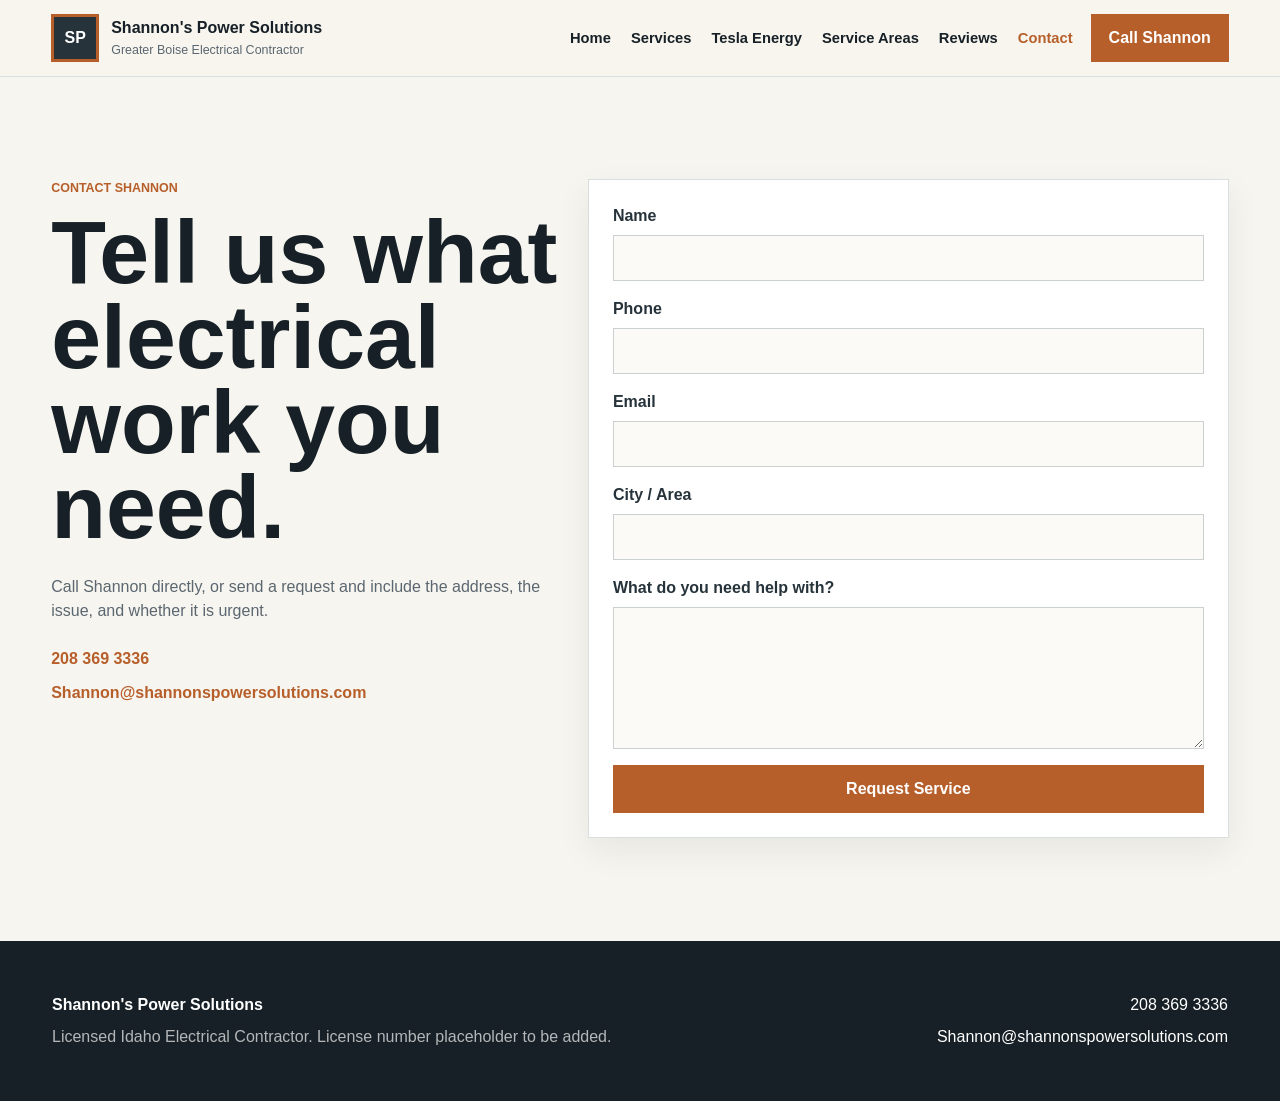
==== contact.html @ 3de86443 "Initial website commit" ====
<!doctype html>
<html lang="en">
  <head>
    <meta charset="utf-8">
    <meta name="viewport" content="width=device-width, initial-scale=1">
    <title>Contact | Shannon's Power Solutions</title>
    <meta name="description" content="Contact Shannon's Power Solutions for electrical service, emergency electrical work, Powerwall, EV charging, and general electrical contracting in the Boise area.">
    <link rel="stylesheet" href="styles.css">
  </head>
  <body>

    <header class="site-header">
      <a class="brand" href="index.html" aria-label="Shannon's Power Solutions home">
        <span class="brand-mark">SP</span>
        <span><strong>Shannon's Power Solutions</strong><small>Greater Boise Electrical Contractor</small></span>
      </a>
      <nav class="nav" aria-label="Primary navigation">
        <a href="index.html">Home</a>
        <a href="services.html">Services</a>
        <a href="tesla-energy.html">Tesla Energy</a>
        <a href="service-areas.html">Service Areas</a>
        <a href="reviews.html">Reviews</a>
        <a aria-current="page" href="contact.html">Contact</a>
      </nav>
      <a class="header-call" href="tel:+12083693336">Call Shannon</a>
    </header>
<main><section class="contact-section full-contact"><div class="contact-copy"><p class="eyebrow">Contact Shannon</p><h1>Tell us what electrical work you need.</h1><p>Call Shannon directly, or send a request and include the address, the issue, and whether it is urgent.</p><div class="contact-methods"><a href="tel:+12083693336">208 369 3336</a><a href="mailto:Shannon@shannonspowersolutions.com">Shannon@shannonspowersolutions.com</a></div></div><form class="contact-form" name="service-request" method="POST" data-netlify="true" netlify-honeypot="company"><input type="hidden" name="form-name" value="service-request"><p class="hidden-field"><label>Company <input name="company"></label></p><label>Name <input type="text" name="name" autocomplete="name" required></label><label>Phone <input type="tel" name="phone" autocomplete="tel" required></label><label>Email <input type="email" name="email" autocomplete="email"></label><label>City / Area <input type="text" name="city" autocomplete="address-level2"></label><label>What do you need help with? <textarea name="message" rows="5" required></textarea></label><button class="button primary" type="submit">Request Service</button></form></section></main>

    <footer class="site-footer"><div><strong>Shannon's Power Solutions</strong><p>Licensed Idaho Electrical Contractor. License number placeholder to be added.</p></div><div><a href="tel:+12083693336">208 369 3336</a><a href="mailto:Shannon@shannonspowersolutions.com">Shannon@shannonspowersolutions.com</a></div></footer>
  </body>
</html>
---- styles.css ----
:root{--ink:#172026;--muted:#5b6770;--line:#d9dedf;--paper:#f7f5ef;--white:#fff;--steel:#27333b;--copper:#b75f2a;--safety:#f4b036;--green:#2f6f4f;--shadow:0 22px 60px rgba(23,32,38,.14)}*{box-sizing:border-box}html{scroll-behavior:smooth}body{margin:0;background:var(--paper);color:var(--ink);font-family:Arial,Helvetica,sans-serif;line-height:1.5}a{color:inherit;text-decoration:none}.site-header{align-items:center;background:rgba(247,245,239,.94);border-bottom:1px solid var(--line);display:grid;gap:18px;grid-template-columns:minmax(220px,1fr) auto auto;left:0;padding:14px clamp(18px,4vw,52px);position:sticky;right:0;top:0;z-index:10}.brand{align-items:center;display:flex;gap:12px;min-width:0}.brand-mark{align-items:center;background:var(--steel);border:3px solid var(--copper);color:var(--white);display:inline-flex;font-weight:800;height:48px;justify-content:center;letter-spacing:0;width:48px}.brand strong,.brand small{display:block}.brand strong{font-size:1rem}.brand small{color:var(--muted);font-size:.78rem;margin-top:1px}.nav{display:flex;gap:20px;font-size:.92rem;font-weight:700}.header-call,.button{align-items:center;border:0;cursor:pointer;display:inline-flex;font:inherit;font-weight:800;justify-content:center;min-height:48px;padding:0 18px}.header-call,.primary{background:var(--copper);color:var(--white)}.secondary{background:var(--white);border:1px solid var(--line);color:var(--ink)}.dark-button{background:var(--ink);color:var(--white)}.hero{display:grid;gap:clamp(28px,5vw,72px);grid-template-columns:minmax(0,1.1fr) minmax(320px,.9fr);min-height:690px;padding:clamp(56px,8vw,112px) clamp(18px,4vw,52px);position:relative}.hero:before{background:linear-gradient(135deg,rgba(23,32,38,.84),rgba(23,32,38,.28)),repeating-linear-gradient(90deg,rgba(255,255,255,.08) 0 1px,transparent 1px 82px),linear-gradient(45deg,var(--steel),#3d4a43);bottom:0;content:"";left:0;position:absolute;right:0;top:0;z-index:-2}.hero:after{background:linear-gradient(120deg,transparent 0 34%,rgba(244,176,54,.22) 34% 37%,transparent 37%),linear-gradient(120deg,transparent 0 68%,rgba(183,95,42,.32) 68% 71%,transparent 71%);bottom:0;content:"";left:0;position:absolute;right:0;top:0;z-index:-1}.hero-copy{align-self:center;color:var(--white);max-width:760px}.eyebrow{color:var(--safety);font-size:.78rem;font-weight:900;letter-spacing:0;margin:0 0 12px;text-transform:uppercase}h1,h2,h3,p{margin-top:0}h1{font-size:clamp(2.7rem,7vw,5.8rem);line-height:.95;margin-bottom:24px;max-width:920px}h2{font-size:clamp(2rem,4vw,3.5rem);line-height:1.03;margin-bottom:16px}h3{font-size:1.22rem;margin-bottom:10px}.hero-text{color:rgba(255,255,255,.88);font-size:clamp(1.05rem,2vw,1.35rem);max-width:680px}.hero-actions{display:flex;flex-wrap:wrap;gap:12px;margin:30px 0}.trust-row{display:flex;flex-wrap:wrap;gap:10px}.trust-row span,.service-strip span,.area-list span,.check-list span{background:rgba(255,255,255,.12);border:1px solid rgba(255,255,255,.2);color:var(--white);display:inline-flex;font-weight:800;padding:9px 12px}.hero-panel{align-self:end;display:grid;gap:14px}.panel-card{box-shadow:var(--shadow);padding:clamp(22px,4vw,36px)}.panel-card.dark{background:rgba(23,32,38,.92);border:1px solid rgba(255,255,255,.18);color:var(--white)}.panel-card p{color:var(--safety);font-weight:900;margin-bottom:12px;text-transform:uppercase}.panel-card strong{display:block;font-size:clamp(1.35rem,3vw,2.4rem);line-height:1.1}.status-light{background:var(--green);display:block;height:12px;margin-bottom:24px;width:56px}.service-strip{display:flex;flex-wrap:wrap;gap:8px}.notice-band,.split-section,.contact-section,.site-footer{display:grid;gap:24px;grid-template-columns:.8fr 1.2fr auto;padding:clamp(28px,5vw,52px)}.notice-band{align-items:center;background:var(--safety);color:var(--ink)}.notice-band .eyebrow{color:var(--ink)}.notice-band p{margin-bottom:0}.section,.split-section,.contact-section{padding:clamp(56px,8vw,104px) clamp(18px,4vw,52px)}.section-heading{max-width:820px}.section-heading .eyebrow,.split-section .eyebrow,.contact-copy .eyebrow,.photo-placeholder .eyebrow{color:var(--copper)}.service-grid{display:grid;gap:14px;grid-template-columns:repeat(3,minmax(0,1fr));margin-top:28px}.service-grid article,.review-grid blockquote,.contact-form{background:var(--white);border:1px solid var(--line);box-shadow:0 12px 32px rgba(23,32,38,.07);padding:24px}.service-grid p,.split-section p,.contact-copy p,.photo-placeholder p,.site-footer p{color:var(--muted)}.split-section{background:var(--white);grid-template-columns:minmax(0,.95fr) minmax(280px,1.05fr)}.check-list{align-content:start;display:grid;gap:10px}.check-list span{background:var(--paper);border-color:var(--line);color:var(--ink)}.areas{background:var(--ink);color:var(--white)}.areas .section-heading .eyebrow{color:var(--safety)}.area-list{display:flex;flex-wrap:wrap;gap:10px;margin-top:26px}.area-list span{background:rgba(255,255,255,.1)}.review-grid{display:grid;gap:18px;grid-template-columns:repeat(2,minmax(0,1fr));margin-top:28px}blockquote{margin:0}blockquote p{font-size:1.08rem}cite{color:var(--copper);display:block;font-style:normal;font-weight:900;margin-top:20px}.photo-placeholder{background:linear-gradient(135deg,rgba(23,32,38,.88),rgba(23,32,38,.6)),repeating-linear-gradient(45deg,rgba(255,255,255,.08) 0 2px,transparent 2px 18px),var(--steel);color:var(--white);padding:clamp(56px,8vw,104px) clamp(18px,4vw,52px)}.photo-placeholder div{max-width:760px}.photo-placeholder p{color:rgba(255,255,255,.82)}.contact-section{background:var(--paper);grid-template-columns:minmax(260px,.8fr) minmax(320px,1fr)}.contact-methods{display:grid;gap:10px;margin-top:24px}.contact-methods a{color:var(--copper);font-weight:900;overflow-wrap:anywhere}.contact-form{display:grid;gap:16px}.contact-form label{color:var(--steel);display:grid;font-weight:800;gap:7px}input,textarea{background:#fbfaf7;border:1px solid #cbd0d1;color:var(--ink);font:inherit;min-height:46px;padding:10px 12px;width:100%}textarea{resize:vertical}.hidden-field{display:none}.site-footer{background:var(--ink);color:var(--white);grid-template-columns:1fr auto}.site-footer p{color:rgba(255,255,255,.68);margin:8px 0 0}.site-footer div:last-child{display:grid;gap:8px;text-align:right}@media (max-width:900px){.site-header,.hero,.notice-band,.split-section,.contact-section,.site-footer{grid-template-columns:1fr}.nav{display:none}.header-call{justify-self:start}.hero{min-height:auto}.service-grid,.review-grid{grid-template-columns:1fr}.site-footer div:last-child{text-align:left}}@media (max-width:540px){.site-header{padding:12px 16px}.brand{align-items:flex-start}.brand-mark{height:42px;width:42px}.hero,.section,.split-section,.contact-section,.photo-placeholder{padding-left:16px;padding-right:16px}h1{font-size:2.55rem}.button,.header-call{width:100%}}
select{background:#fbfaf7;border:1px solid #cbd0d1;color:var(--ink);font:inherit;min-height:46px;padding:10px 12px;width:100%}.tesla-page{background:#f3f3f1}.tesla-header{background:rgba(243,243,241,.96)}.tesla-hero{background:linear-gradient(135deg,#050505,#242424 48%,#111);color:#fff;display:grid;gap:clamp(28px,5vw,72px);grid-template-columns:minmax(0,1.05fr) minmax(320px,.95fr);min-height:680px;padding:clamp(64px,8vw,118px) clamp(18px,4vw,52px);position:relative;overflow:hidden}.tesla-hero:after{background:linear-gradient(120deg,transparent 0 58%,rgba(232,33,39,.46) 58% 60%,transparent 60%),linear-gradient(120deg,transparent 0 71%,rgba(255,255,255,.14) 71% 72%,transparent 72%);bottom:0;content:"";left:0;position:absolute;right:0;top:0}.tesla-hero-copy,.tesla-system-card{position:relative;z-index:1}.tesla-hero-copy{align-self:center;max-width:820px}.tesla-page .primary{background:#e82127}.tesla-page .eyebrow{color:#e82127}.tesla-system-card{align-self:end;background:rgba(255,255,255,.08);border:1px solid rgba(255,255,255,.18);box-shadow:0 24px 70px rgba(0,0,0,.28);padding:clamp(24px,4vw,40px)}.tesla-system-card p{color:#c8c8c8;font-weight:900;text-transform:uppercase}.tesla-system-card strong{display:block;font-size:clamp(1.45rem,3vw,2.6rem);line-height:1.06}.thin-rule{background:#e82127;display:block;height:3px;margin-bottom:30px;width:84px}.tesla-intro{background:#f3f3f1}.tesla-feature-band{background:#111;color:#fff;display:grid;gap:1px;grid-template-columns:repeat(3,minmax(0,1fr));padding:1px}.tesla-feature-band article{background:#1c1c1c;padding:clamp(28px,4vw,44px)}.tesla-feature-band span{color:#e82127;font-weight:900}.tesla-feature-band p{color:#c8c8c8}.tesla-split{background:#fff}.tesla-specs{background:#f3f3f1}.spec-grid{display:grid;gap:14px;grid-template-columns:repeat(4,minmax(0,1fr));margin-top:28px}.spec-grid div{background:#fff;border:1px solid var(--line);padding:24px}.spec-grid strong{display:block;font-size:clamp(1.8rem,3vw,3rem);line-height:1;color:#111}.spec-grid span{color:var(--muted);display:block;font-weight:800;margin-top:10px}.tesla-process{background:#fff}.process-list{display:grid;gap:14px;grid-template-columns:repeat(3,minmax(0,1fr));margin-top:28px}.process-list article{background:#f3f3f1;border:1px solid var(--line);padding:24px}.tesla-contact{background:#111;color:#fff}.tesla-contact .contact-copy p{color:#d2d2d2}.tesla-contact .contact-form{color:var(--ink)}@media (max-width:900px){.tesla-hero,.tesla-feature-band,.spec-grid,.process-list{grid-template-columns:1fr}}
.nav a[aria-current="page"]{color:var(--copper)}.page-hero{background:linear-gradient(135deg,rgba(23,32,38,.9),rgba(39,51,59,.76)),linear-gradient(45deg,var(--steel),#3d4a43);color:#fff;padding:clamp(64px,8vw,118px) clamp(18px,4vw,52px)}.page-hero h1{max-width:920px}.page-hero .hero-text{max-width:760px}.quick-links article a{color:var(--copper);font-weight:900}.full-contact{min-height:calc(100vh - 88px);align-items:start}.map-section{background:#fff}.map-layout{display:grid;gap:clamp(28px,5vw,64px);grid-template-columns:minmax(280px,.9fr) minmax(300px,1.1fr);align-items:center}.idaho-map-card{background:#f7f5ef;border:1px solid var(--line);box-shadow:var(--shadow);padding:clamp(18px,4vw,34px)}.idaho-map{display:block;height:auto;width:100%}.idaho-shape{fill:#d9dedf;stroke:#8a9498;stroke-width:4;stroke-linejoin:round}.highlight-region{fill:rgba(183,95,42,.88);stroke:#f4b036;stroke-width:4}.idaho-map text{fill:#172026;font-family:Arial,Helvetica,sans-serif;font-size:18px;font-weight:900}.map-dot{fill:#172026;stroke:#fff;stroke-width:3}.map-star{fill:#f4b036;stroke:#172026;stroke-width:3}.map-copy p{color:var(--muted)}.area-list-light span{background:#f7f5ef;border-color:var(--line);color:var(--ink)}@media (max-width:900px){.map-layout{grid-template-columns:1fr}.page-hero{padding-top:56px}}
/* Polished county-style service map */
.map-section-polished{background:#fff;padding-top:clamp(44px,7vw,84px)}.map-title-row{align-items:end;display:grid;gap:24px;grid-template-columns:minmax(320px,1fr) minmax(280px,.8fr);margin:0 auto 30px;max-width:1180px}.map-title-row h2{margin-bottom:0}.map-title-row p:last-child{color:var(--muted);font-size:1.08rem;margin:0}.county-map-card{background:#f8f7f2;border:1px solid var(--line);box-shadow:0 24px 70px rgba(23,32,38,.12);margin:0 auto;max-width:1180px;padding:clamp(12px,3vw,28px)}.county-map{display:block;height:auto;width:100%}.county{fill:#d9dedf;stroke:#fff;stroke-width:4;stroke-linejoin:round}.county-hot{fill:#c7662d}.map-labels line{stroke:#172026;stroke-width:2.5}.map-labels circle{fill:#172026;stroke:#fff;stroke-width:4}.map-labels text,.map-legend text,.map-caption text{fill:#172026;font-family:Arial,Helvetica,sans-serif;font-weight:900}.map-labels text{font-size:24px}.map-caption text{font-size:34px}.map-caption .small{fill:#5b6770;font-size:20px}.legend-hot{fill:#c7662d}.legend-county{fill:#d9dedf;stroke:#fff;stroke-width:2}.map-legend text{font-size:18px}.area-list-centered{justify-content:center;margin:28px auto 0;max-width:1040px}.area-list-centered span{font-size:1rem}@media (max-width:900px){.map-title-row{grid-template-columns:1fr}.map-labels text{font-size:28px}.map-caption text{font-size:30px}.county-map-card{overflow-x:auto}.county-map{min-width:760px}}
/* Real Idaho county map service overlay */
.map-section-real{background:#fff}.real-map-layout{align-items:center;display:grid;gap:clamp(28px,5vw,64px);grid-template-columns:minmax(320px,.9fr) minmax(300px,.75fr);margin:0 auto;max-width:1180px}.real-map-card{margin:0}.real-map-frame{background:#f8f7f2;border:1px solid var(--line);box-shadow:0 24px 70px rgba(23,32,38,.13);position:relative}.real-map-frame img{display:block;height:auto;width:100%}.service-overlay{height:100%;left:0;position:absolute;top:0;width:100%}.service-county{fill:rgba(198,102,45,.78);stroke:#f4b036;stroke-width:8;stroke-linejoin:round}.service-map-labels line{stroke:#172026;stroke-width:3}.service-map-labels text{fill:#172026;font-family:Arial,Helvetica,sans-serif;font-size:34px;font-weight:900;paint-order:stroke;stroke:#fff;stroke-width:8;stroke-linejoin:round}.real-map-card figcaption{align-items:center;color:var(--muted);display:flex;font-weight:800;gap:10px;margin-top:14px}.real-map-card figcaption span{background:#c7662d;border:3px solid #f4b036;display:inline-block;height:16px;width:28px}.real-map-copy .area-list{margin-top:24px}@media (max-width:900px){.real-map-layout{grid-template-columns:1fr}.real-map-copy{order:-1}.service-map-labels text{font-size:42px}.real-map-frame{overflow:hidden}}
/* Tightened real map presentation */
.map-section-real{padding-top:clamp(28px,4vw,48px)}.map-section-real .map-title-row{align-items:start;margin-bottom:18px}.map-section-real .map-title-row h2{font-size:clamp(1.9rem,3.4vw,3.2rem);line-height:1.05;max-width:720px}.map-section-real .map-title-row p:last-child{font-size:1rem;max-width:560px}.real-map-layout{align-items:start}.real-map-card{align-self:start}.real-map-frame{display:inline-block;left:50%;transform:translateX(-50%);max-width:100%;overflow:hidden}.real-map-frame img{display:block;max-height:680px;max-width:100%;width:auto}.service-overlay{bottom:0;height:100%;left:0;position:absolute;right:0;top:0;width:100%}.real-map-copy h2{font-size:clamp(1.8rem,3vw,3rem)}.real-map-copy p{font-size:1rem}.real-map-copy .area-list span{padding:8px 10px}
/* Final service map viewport fit */
.map-section-real{scroll-margin-top:92px}.map-section-real .real-map-frame img{max-height:560px}.map-section-real .service-map-labels text{font-size:42px}.map-section-real .service-map-labels line{stroke-width:4}.map-section-real .service-county{stroke-width:10}.map-section-real .real-map-card figcaption{justify-content:center}
/* Inset map layout */
.map-section-inset{padding-top:32px}.compact-map-title{align-items:start;grid-template-columns:1fr .78fr;margin-bottom:20px}.compact-map-title h2{font-size:clamp(2rem,3.1vw,3.1rem);line-height:1.02}.service-map-showcase{display:grid;gap:18px;grid-template-columns:minmax(260px,.58fr) minmax(420px,1fr) minmax(280px,.72fr);margin:0 auto;max-width:1220px}.state-map-panel,.detail-map-panel,.inset-map-copy{background:#fff;border:1px solid var(--line);box-shadow:0 18px 48px rgba(23,32,38,.09);margin:0;padding:18px}.state-map-panel h3,.detail-map-panel h3{font-size:1rem;margin:0 0 12px;text-transform:uppercase}.state-map-frame{display:block;left:auto;max-height:520px;overflow:hidden;transform:none}.state-map-frame img{display:block;height:520px;margin:auto;width:auto}.detail-map-window{background:#f8f7f2;max-height:520px;overflow:hidden;position:relative}.detail-map-window img{display:block;height:auto;transform:translate(-75px,-1150px) scale(1.25);transform-origin:top left;width:1182px}.detail-overlay{height:auto;left:0;position:absolute;top:0;transform:translate(-75px,-1150px) scale(1.25);transform-origin:top left;width:1182px}.detail-labels text{font-size:30px}.detail-labels line{stroke-width:4}.detail-map-panel figcaption{align-items:center;color:var(--muted);display:flex;font-weight:900;gap:10px;margin-top:12px}.detail-map-panel figcaption span{background:#c7662d;border:3px solid #f4b036;height:16px;width:28px}.inset-map-copy{align-self:stretch}.inset-map-copy h2{font-size:clamp(1.8rem,2.5vw,2.6rem);line-height:1.05}.inset-map-copy p{color:var(--muted)}@media (max-width:1050px){.service-map-showcase{grid-template-columns:1fr}.detail-map-window{height:520px}.compact-map-title{grid-template-columns:1fr}}
/* Cleaner southwest detail crop */
.detail-labels{display:none}.detail-map-window:after{background:#172026;color:#fff;content:"Treasure Valley service area";font-weight:900;left:18px;padding:8px 10px;position:absolute;top:18px}.detail-map-window{height:520px}
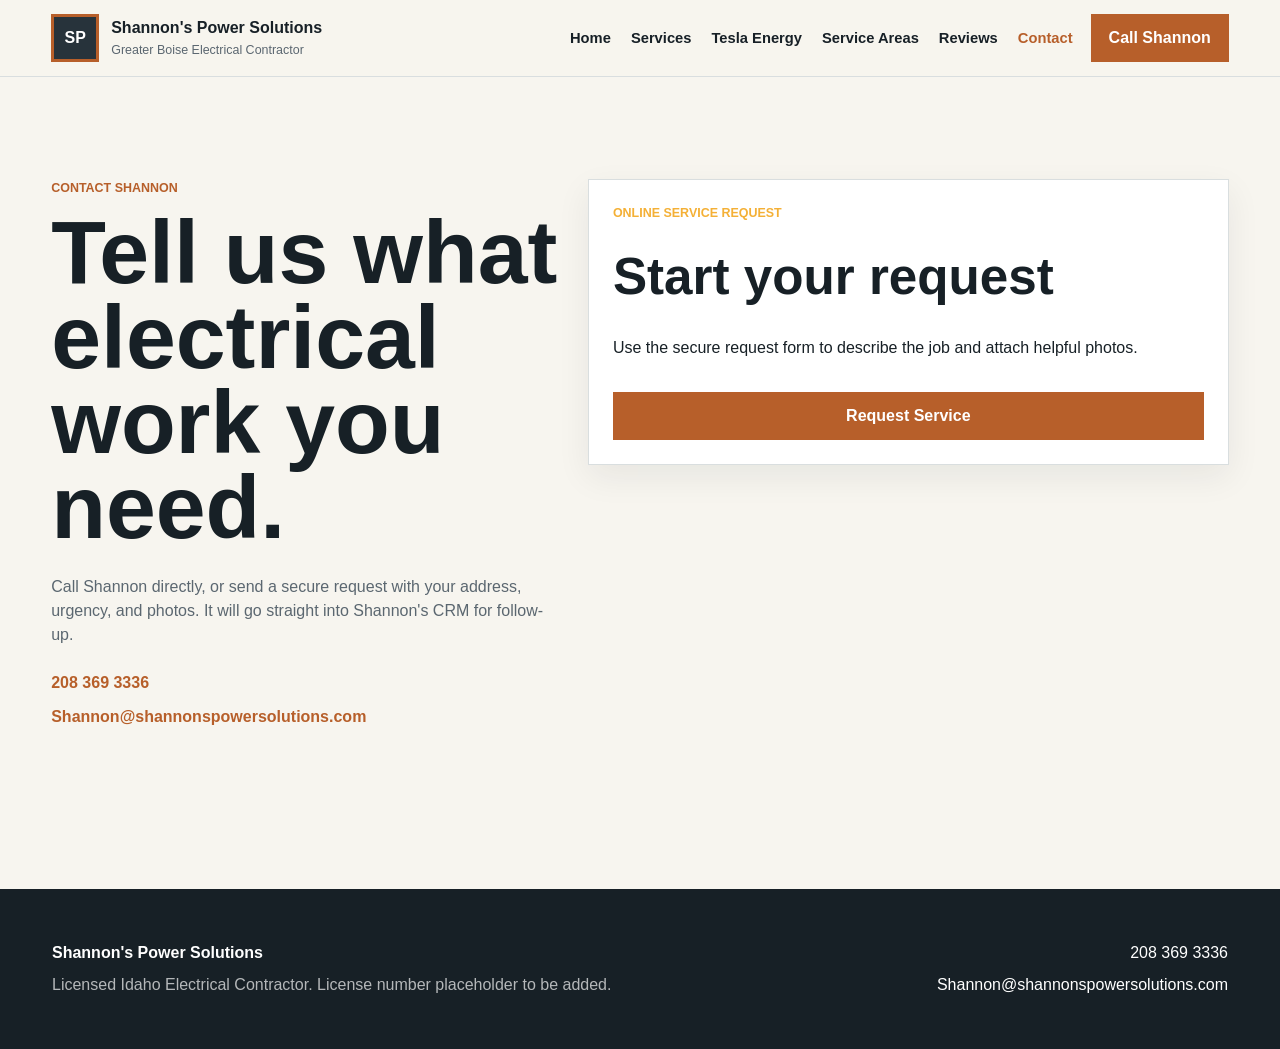
==== commit 756e908e: "Move website forms and CRM routing to Vercel" ====
--- a/contact.html
+++ b/contact.html
@@ -10,22 +10,22 @@
   <body>
 
     <header class="site-header">
-      <a class="brand" href="index.html" aria-label="Shannon's Power Solutions home">
+      <a aria-label='Shannon\'s Power Solutions home' class='brand' href='/'>
         <span class="brand-mark">SP</span>
         <span><strong>Shannon's Power Solutions</strong><small>Greater Boise Electrical Contractor</small></span>
       </a>
       <nav class="nav" aria-label="Primary navigation">
-        <a href="index.html">Home</a>
-        <a href="services.html">Services</a>
-        <a href="tesla-energy.html">Tesla Energy</a>
-        <a href="service-areas.html">Service Areas</a>
-        <a href="reviews.html">Reviews</a>
-        <a aria-current="page" href="contact.html">Contact</a>
+        <a href='/'>Home</a>
+        <a href='/services'>Services</a>
+        <a href='/tesla-energy'>Tesla Energy</a>
+        <a href='/service-areas'>Service Areas</a>
+        <a href='/reviews'>Reviews</a>
+        <a aria-current='page' href='/contact'>Contact</a>
       </nav>
       <a class="header-call" href="tel:+12083693336">Call Shannon</a>
     </header>
-<main><section class="contact-section full-contact"><div class="contact-copy"><p class="eyebrow">Contact Shannon</p><h1>Tell us what electrical work you need.</h1><p>Call Shannon directly, or send a request and include the address, the issue, and whether it is urgent.</p><div class="contact-methods"><a href="tel:+12083693336">208 369 3336</a><a href="mailto:Shannon@shannonspowersolutions.com">Shannon@shannonspowersolutions.com</a></div></div><form class="contact-form" name="service-request" method="POST" data-netlify="true" netlify-honeypot="company"><input type="hidden" name="form-name" value="service-request"><p class="hidden-field"><label>Company <input name="company"></label></p><label>Name <input type="text" name="name" autocomplete="name" required></label><label>Phone <input type="tel" name="phone" autocomplete="tel" required></label><label>Email <input type="email" name="email" autocomplete="email"></label><label>City / Area <input type="text" name="city" autocomplete="address-level2"></label><label>What do you need help with? <textarea name="message" rows="5" required></textarea></label><button class="button primary" type="submit">Request Service</button></form></section></main>
+<main><section class="contact-section full-contact"><div class="contact-copy"><p class="eyebrow">Contact Shannon</p><h1>Tell us what electrical work you need.</h1><p>Call Shannon directly, or send a secure request with your address, urgency, and photos. It will go straight into Shannon's CRM for follow-up.</p><div class="contact-methods"><a href="tel:+12083693336">208 369 3336</a><a href="mailto:Shannon@shannonspowersolutions.com">Shannon@shannonspowersolutions.com</a></div></div><div class="contact-form"><p class="eyebrow">Online service request</p><h2>Start your request</h2><p>Use the secure request form to describe the job and attach helpful photos.</p><a class="button primary" href="/crm/request-service">Request Service</a></div></section></main>
 
     <footer class="site-footer"><div><strong>Shannon's Power Solutions</strong><p>Licensed Idaho Electrical Contractor. License number placeholder to be added.</p></div><div><a href="tel:+12083693336">208 369 3336</a><a href="mailto:Shannon@shannonspowersolutions.com">Shannon@shannonspowersolutions.com</a></div></footer>
   </body>
-</html>+</html>
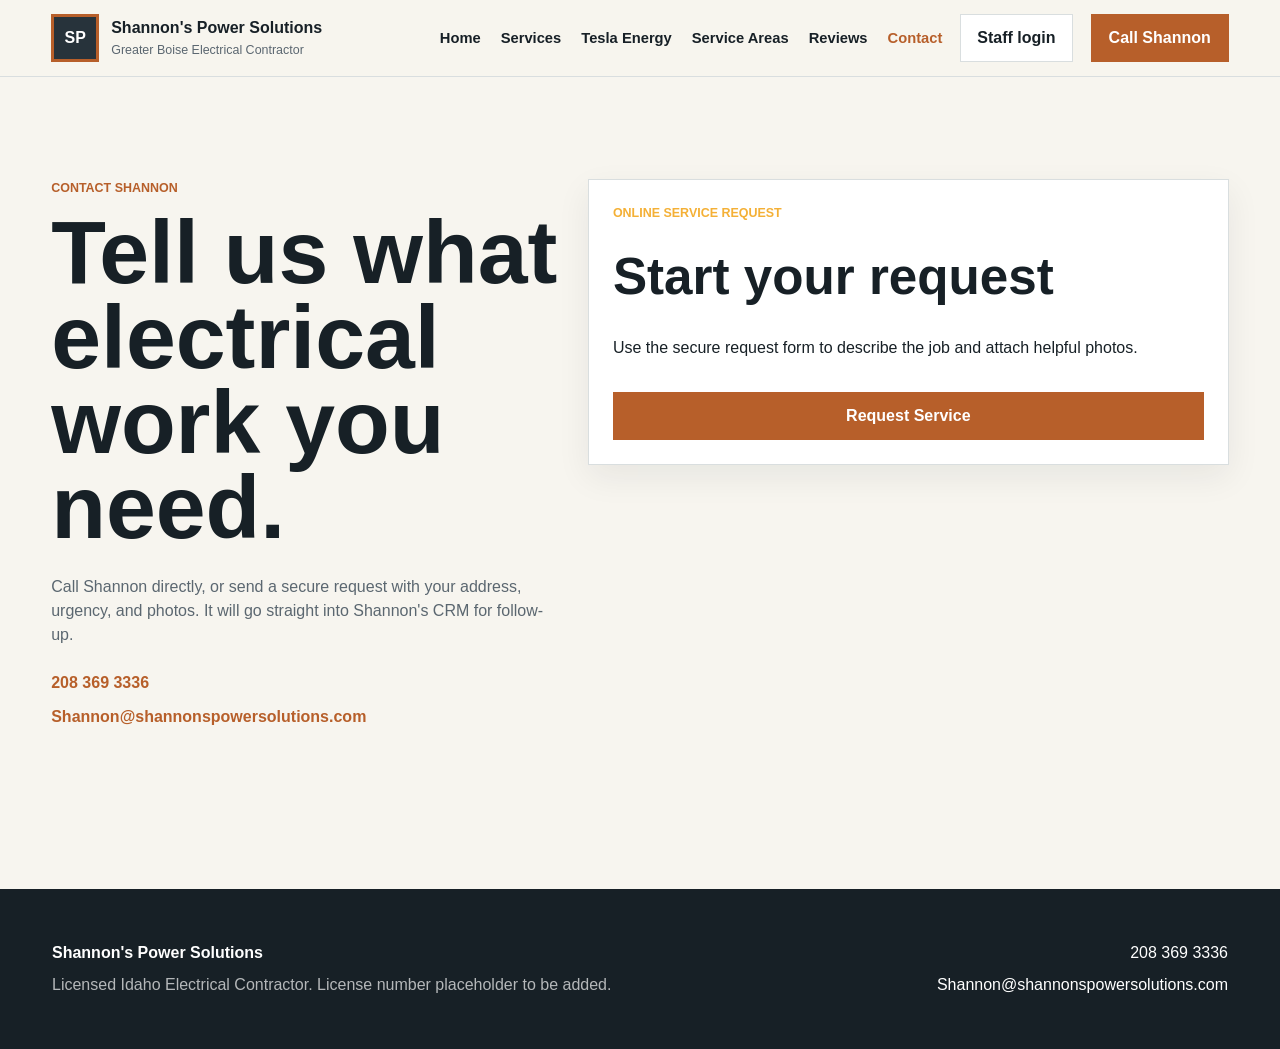
==== commit c41b7bcd: "Add staff login to the public website" ====
--- a/contact.html
+++ b/contact.html
@@ -6,6 +6,7 @@
     <title>Contact | Shannon's Power Solutions</title>
     <meta name="description" content="Contact Shannon's Power Solutions for electrical service, emergency electrical work, Powerwall, EV charging, and general electrical contracting in the Boise area.">
     <link rel="stylesheet" href="styles.css">
+    <link rel="stylesheet" href="staff-login.css">
   </head>
   <body>
 
@@ -22,6 +23,7 @@
         <a href='/reviews'>Reviews</a>
         <a aria-current='page' href='/contact'>Contact</a>
       </nav>
+      <a class="staff-login" href="/crm/login">Staff login</a>
       <a class="header-call" href="tel:+12083693336">Call Shannon</a>
     </header>
 <main><section class="contact-section full-contact"><div class="contact-copy"><p class="eyebrow">Contact Shannon</p><h1>Tell us what electrical work you need.</h1><p>Call Shannon directly, or send a secure request with your address, urgency, and photos. It will go straight into Shannon's CRM for follow-up.</p><div class="contact-methods"><a href="tel:+12083693336">208 369 3336</a><a href="mailto:Shannon@shannonspowersolutions.com">Shannon@shannonspowersolutions.com</a></div></div><div class="contact-form"><p class="eyebrow">Online service request</p><h2>Start your request</h2><p>Use the secure request form to describe the job and attach helpful photos.</p><a class="button primary" href="/crm/request-service">Request Service</a></div></section></main>
--- a/staff-login.css
+++ b/staff-login.css
@@ -0,0 +1 @@
+.staff-login{align-items:center;background:var(--white);border:1px solid var(--line);display:inline-flex;font-weight:800;justify-content:center;min-height:48px;padding:0 16px}.site-header{grid-template-columns:minmax(220px,1fr) auto auto auto}@media (max-width:900px){.staff-login{justify-self:start}.site-header{grid-template-columns:1fr}}@media (max-width:540px){.staff-login{width:100%}}
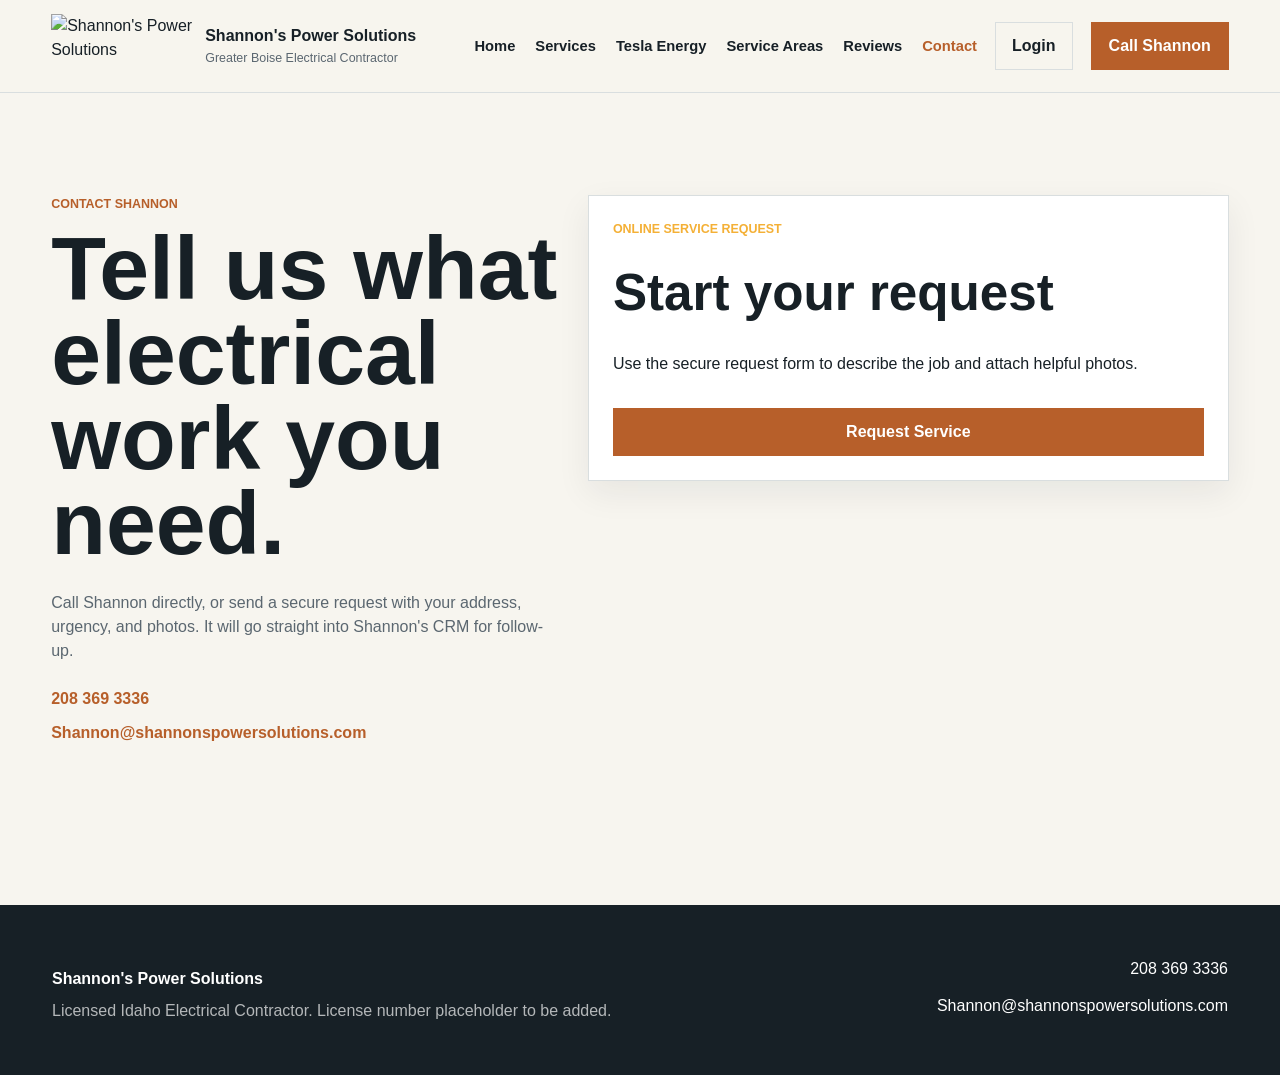
==== commit 2aefc194: "Overhaul public site with trade-focused design" ====
--- a/contact.html
+++ b/contact.html
@@ -12,7 +12,7 @@
 
     <header class="site-header">
       <a aria-label='Shannon\'s Power Solutions home' class='brand' href='/'>
-        <span class="brand-mark">SP</span>
+        <img class="brand-logo" src="/crm/shannons-power-solutions-logo-transparent.png" alt="Shannon's Power Solutions">
         <span><strong>Shannon's Power Solutions</strong><small>Greater Boise Electrical Contractor</small></span>
       </a>
       <nav class="nav" aria-label="Primary navigation">
@@ -23,7 +23,7 @@
         <a href='/reviews'>Reviews</a>
         <a aria-current='page' href='/contact'>Contact</a>
       </nav>
-      <a class="staff-login" href="/crm/login">Staff login</a>
+      <a class="site-login" href="/crm/login">Login</a>
       <a class="header-call" href="tel:+12083693336">Call Shannon</a>
     </header>
 <main><section class="contact-section full-contact"><div class="contact-copy"><p class="eyebrow">Contact Shannon</p><h1>Tell us what electrical work you need.</h1><p>Call Shannon directly, or send a secure request with your address, urgency, and photos. It will go straight into Shannon's CRM for follow-up.</p><div class="contact-methods"><a href="tel:+12083693336">208 369 3336</a><a href="mailto:Shannon@shannonspowersolutions.com">Shannon@shannonspowersolutions.com</a></div></div><div class="contact-form"><p class="eyebrow">Online service request</p><h2>Start your request</h2><p>Use the secure request form to describe the job and attach helpful photos.</p><a class="button primary" href="/crm/request-service">Request Service</a></div></section></main>
--- a/styles.css
+++ b/styles.css
@@ -12,4 +12,7 @@
 /* Inset map layout */
 .map-section-inset{padding-top:32px}.compact-map-title{align-items:start;grid-template-columns:1fr .78fr;margin-bottom:20px}.compact-map-title h2{font-size:clamp(2rem,3.1vw,3.1rem);line-height:1.02}.service-map-showcase{display:grid;gap:18px;grid-template-columns:minmax(260px,.58fr) minmax(420px,1fr) minmax(280px,.72fr);margin:0 auto;max-width:1220px}.state-map-panel,.detail-map-panel,.inset-map-copy{background:#fff;border:1px solid var(--line);box-shadow:0 18px 48px rgba(23,32,38,.09);margin:0;padding:18px}.state-map-panel h3,.detail-map-panel h3{font-size:1rem;margin:0 0 12px;text-transform:uppercase}.state-map-frame{display:block;left:auto;max-height:520px;overflow:hidden;transform:none}.state-map-frame img{display:block;height:520px;margin:auto;width:auto}.detail-map-window{background:#f8f7f2;max-height:520px;overflow:hidden;position:relative}.detail-map-window img{display:block;height:auto;transform:translate(-75px,-1150px) scale(1.25);transform-origin:top left;width:1182px}.detail-overlay{height:auto;left:0;position:absolute;top:0;transform:translate(-75px,-1150px) scale(1.25);transform-origin:top left;width:1182px}.detail-labels text{font-size:30px}.detail-labels line{stroke-width:4}.detail-map-panel figcaption{align-items:center;color:var(--muted);display:flex;font-weight:900;gap:10px;margin-top:12px}.detail-map-panel figcaption span{background:#c7662d;border:3px solid #f4b036;height:16px;width:28px}.inset-map-copy{align-self:stretch}.inset-map-copy h2{font-size:clamp(1.8rem,2.5vw,2.6rem);line-height:1.05}.inset-map-copy p{color:var(--muted)}@media (max-width:1050px){.service-map-showcase{grid-template-columns:1fr}.detail-map-window{height:520px}.compact-map-title{grid-template-columns:1fr}}
 /* Cleaner southwest detail crop */
-.detail-labels{display:none}.detail-map-window:after{background:#172026;color:#fff;content:"Treasure Valley service area";font-weight:900;left:18px;padding:8px 10px;position:absolute;top:18px}.detail-map-window{height:520px}+.detail-labels{display:none}.detail-map-window:after{background:#172026;color:#fff;content:"Treasure Valley service area";font-weight:900;left:18px;padding:8px 10px;position:absolute;top:18px}.detail-map-window{height:520px}
+
+/* Trade-focused homepage */
+.brand-logo{display:block;height:64px;object-fit:contain;width:142px}.brand-copy{border-left:1px solid var(--line);padding-left:13px}.trade-home .site-header{background:rgba(255,255,255,.96);box-shadow:0 5px 18px rgba(9,20,38,.08)}.trade-home .brand-mark{display:none}.trade-hero{background:#0b1730;color:#fff;isolation:isolate;overflow:hidden;min-height:720px}.trade-hero:before{background:linear-gradient(90deg,rgba(8,18,39,.98) 0%,rgba(8,18,39,.91) 51%,rgba(8,18,39,.7) 100%),repeating-linear-gradient(135deg,rgba(56,211,239,.06) 0 1px,transparent 1px 22px),#0b1730}.trade-hero:after{background:linear-gradient(115deg,transparent 0 67%,rgba(255,230,0,.95) 67% 68.4%,transparent 68.4%),linear-gradient(115deg,transparent 0 74%,rgba(57,218,239,.65) 74% 75.4%,transparent 75.4%)}.trade-hero h1{font-family:Impact,"Arial Narrow",Arial,sans-serif;font-size:clamp(3.5rem,8vw,7.6rem);font-weight:900;letter-spacing:.01em;text-transform:uppercase}.trade-hero h1 span{color:#ffe600}.trade-hero .eyebrow{color:#40d9ef;letter-spacing:.09em}.trade-hero .secondary{background:transparent;border-color:rgba(255,255,255,.46);color:#fff}.trade-hero .primary,.trade-home .primary{background:#ffe600;color:#081227}.trade-hero .primary:hover,.trade-home .primary:hover{background:#40d9ef}.job-ticket{align-self:center;background:#f6f3e9;border-top:7px solid #ffe600;box-shadow:18px 18px 0 rgba(55,213,237,.18);color:#081227;padding:clamp(25px,4vw,42px);position:relative;z-index:2}.job-ticket:before{border:1px solid rgba(8,18,39,.12);content:"";inset:9px;pointer-events:none;position:absolute}.ticket-kicker{color:#b75f2a;font-size:.76rem;font-weight:900;letter-spacing:.14em;text-transform:uppercase}.job-ticket h2{font-family:Impact,"Arial Narrow",Arial,sans-serif;font-size:clamp(2rem,3vw,3rem);text-transform:uppercase}.job-ticket ol{list-style:none;margin:24px 0;padding:0}.job-ticket li{align-items:start;border-top:1px solid #d9d5ca;display:grid;gap:14px;grid-template-columns:42px 1fr;padding:16px 0}.job-ticket li b{color:#b75f2a;font-size:1.1rem}.job-ticket li strong,.job-ticket li span{display:block}.job-ticket li span{color:#5b6770}.job-ticket li strong{color:#081227;margin-bottom:2px}.job-ticket>a{color:#0a7285;font-weight:900}.credential-rail{background:#081227;border-bottom:5px solid #ffe600;color:#fff;display:grid;grid-template-columns:repeat(4,1fr);padding:0 clamp(18px,4vw,52px)}.credential-rail div{border-left:1px solid rgba(255,255,255,.16);padding:26px 22px}.credential-rail div:last-child{border-right:1px solid rgba(255,255,255,.16)}.credential-rail strong,.credential-rail span{display:block}.credential-rail strong{color:#40d9ef;font-size:.78rem;letter-spacing:.09em;text-transform:uppercase}.credential-rail span{font-weight:800;margin-top:3px}.trade-services{background:#f3f0e7}.trade-services .section-heading p:last-child{color:var(--muted);font-size:1.1rem}.trade-service-grid{display:grid;gap:0;grid-template-columns:repeat(3,1fr);margin-top:38px}.trade-service-grid article{background:#fff;border:1px solid var(--line);margin:-1px 0 0 -1px;min-height:245px;padding:30px;position:relative;transition:transform .15s,background .15s}.trade-service-grid article:hover{background:#0b1730;color:#fff;transform:translateY(-3px)}.trade-service-grid article span{color:#b75f2a;font-family:Impact,"Arial Narrow",Arial,sans-serif;font-size:1.6rem}.trade-service-grid article p{color:var(--muted)}.trade-service-grid article:hover p{color:rgba(255,255,255,.76)}.section-actions,.territory-actions{align-items:center;display:flex;flex-wrap:wrap;gap:22px;margin-top:30px}.text-link{font-weight:900}.work-standard{background:#0b1730;color:#fff;display:grid;gap:clamp(40px,7vw,110px);grid-template-columns:.85fr 1.15fr;padding:clamp(60px,8vw,110px) clamp(18px,4vw,52px)}.work-standard h2{font-family:Impact,"Arial Narrow",Arial,sans-serif;text-transform:uppercase}.standard-list p{align-items:start;border-top:1px solid rgba(255,255,255,.2);display:grid;gap:18px;grid-template-columns:40px 1fr;margin:0;padding:22px 0}.standard-list b{color:#ffe600;font-size:1.2rem}.standard-list span,.standard-list strong{display:block}.standard-list span{color:rgba(255,255,255,.72)}.standard-list strong{color:#fff;font-size:1.15rem;margin-bottom:4px}.service-territory{background:repeating-linear-gradient(135deg,rgba(8,18,39,.04) 0 1px,transparent 1px 18px),#fff;padding:clamp(60px,8vw,105px) clamp(18px,4vw,52px)}.service-territory>p:not(.eyebrow){color:var(--muted);font-size:1.15rem;max-width:770px}.trade-home .notice-band{background:#ffe600}.footer-logo{height:62px;object-fit:contain;vertical-align:middle;width:138px}.site-footer>div:first-child strong{display:block;margin-top:10px}@media(max-width:1000px){.credential-rail{grid-template-columns:repeat(2,1fr)}.trade-service-grid{grid-template-columns:repeat(2,1fr)}}@media(max-width:900px){.brand-copy{display:none}.brand-logo{height:58px;width:132px}.trade-hero{min-height:auto}.work-standard{grid-template-columns:1fr}}@media(max-width:620px){.credential-rail,.trade-service-grid{grid-template-columns:1fr}.credential-rail div{border-right:1px solid rgba(255,255,255,.16)}.trade-service-grid article{min-height:0}.trade-hero h1{font-size:3.35rem}.job-ticket{box-shadow:9px 9px 0 rgba(55,213,237,.18)}}
--- a/staff-login.css
+++ b/staff-login.css
@@ -1 +1 @@
-.staff-login{align-items:center;background:var(--white);border:1px solid var(--line);display:inline-flex;font-weight:800;justify-content:center;min-height:48px;padding:0 16px}.site-header{grid-template-columns:minmax(220px,1fr) auto auto auto}@media (max-width:900px){.staff-login{justify-self:start}.site-header{grid-template-columns:1fr}}@media (max-width:540px){.staff-login{width:100%}}
+.site-login{align-items:center;background:transparent;border:1px solid var(--line);display:inline-flex;font-weight:800;justify-content:center;min-height:48px;padding:0 16px}.site-login:hover{border-color:var(--copper);color:var(--copper)}.site-header{grid-template-columns:minmax(220px,1fr) auto auto auto}@media (max-width:900px){.site-login{justify-self:start}.site-header{grid-template-columns:1fr}}@media (max-width:540px){.site-login{width:100%}}
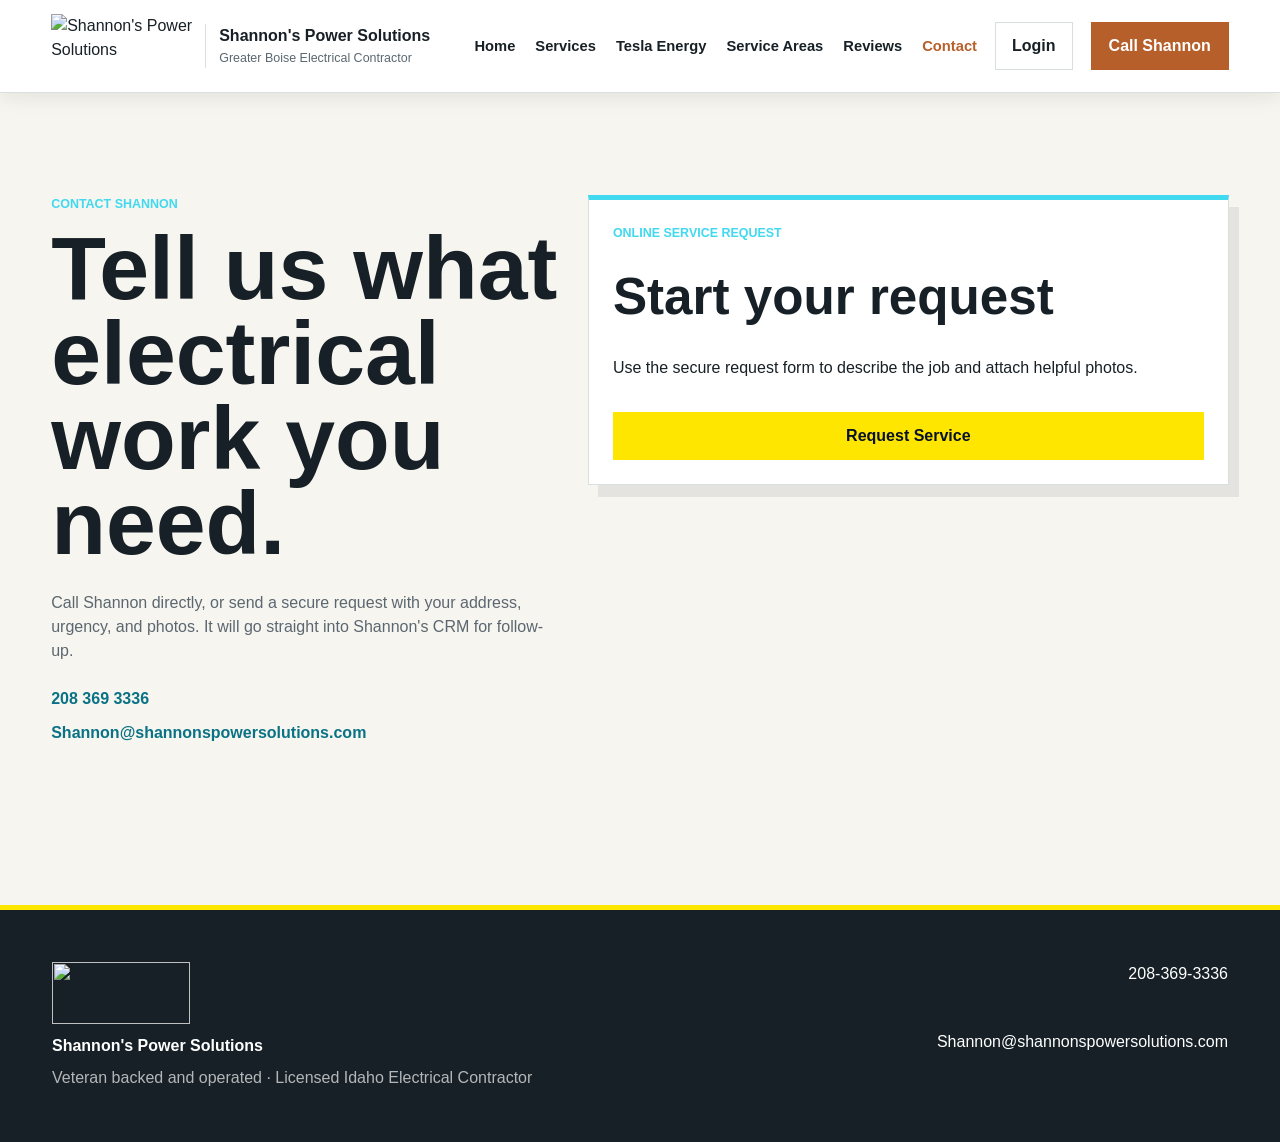
==== commit 5cc66540: "Unify public site theme and feature Tesla products" ====
--- a/contact.html
+++ b/contact.html
@@ -8,12 +8,12 @@
     <link rel="stylesheet" href="styles.css">
     <link rel="stylesheet" href="staff-login.css">
   </head>
-  <body>
+  <body class="trade-site">
 
     <header class="site-header">
       <a aria-label='Shannon\'s Power Solutions home' class='brand' href='/'>
         <img class="brand-logo" src="/crm/shannons-power-solutions-logo-transparent.png" alt="Shannon's Power Solutions">
-        <span><strong>Shannon's Power Solutions</strong><small>Greater Boise Electrical Contractor</small></span>
+        <span class="brand-copy"><strong>Shannon's Power Solutions</strong><small>Greater Boise Electrical Contractor</small></span>
       </a>
       <nav class="nav" aria-label="Primary navigation">
         <a href='/'>Home</a>
@@ -28,6 +28,6 @@
     </header>
 <main><section class="contact-section full-contact"><div class="contact-copy"><p class="eyebrow">Contact Shannon</p><h1>Tell us what electrical work you need.</h1><p>Call Shannon directly, or send a secure request with your address, urgency, and photos. It will go straight into Shannon's CRM for follow-up.</p><div class="contact-methods"><a href="tel:+12083693336">208 369 3336</a><a href="mailto:Shannon@shannonspowersolutions.com">Shannon@shannonspowersolutions.com</a></div></div><div class="contact-form"><p class="eyebrow">Online service request</p><h2>Start your request</h2><p>Use the secure request form to describe the job and attach helpful photos.</p><a class="button primary" href="/crm/request-service">Request Service</a></div></section></main>
 
-    <footer class="site-footer"><div><strong>Shannon's Power Solutions</strong><p>Licensed Idaho Electrical Contractor. License number placeholder to be added.</p></div><div><a href="tel:+12083693336">208 369 3336</a><a href="mailto:Shannon@shannonspowersolutions.com">Shannon@shannonspowersolutions.com</a></div></footer>
+    <footer class="site-footer"><div><img class="footer-logo" src="/crm/shannons-power-solutions-logo-transparent.png" alt=""><strong>Shannon's Power Solutions</strong><p>Veteran backed and operated · Licensed Idaho Electrical Contractor</p></div><div><a href="tel:+12083693336">208-369-3336</a><a href="mailto:Shannon@shannonspowersolutions.com">Shannon@shannonspowersolutions.com</a></div></footer>
   </body>
 </html>
--- a/styles.css
+++ b/styles.css
@@ -16,3 +16,6 @@
 
 /* Trade-focused homepage */
 .brand-logo{display:block;height:64px;object-fit:contain;width:142px}.brand-copy{border-left:1px solid var(--line);padding-left:13px}.trade-home .site-header{background:rgba(255,255,255,.96);box-shadow:0 5px 18px rgba(9,20,38,.08)}.trade-home .brand-mark{display:none}.trade-hero{background:#0b1730;color:#fff;isolation:isolate;overflow:hidden;min-height:720px}.trade-hero:before{background:linear-gradient(90deg,rgba(8,18,39,.98) 0%,rgba(8,18,39,.91) 51%,rgba(8,18,39,.7) 100%),repeating-linear-gradient(135deg,rgba(56,211,239,.06) 0 1px,transparent 1px 22px),#0b1730}.trade-hero:after{background:linear-gradient(115deg,transparent 0 67%,rgba(255,230,0,.95) 67% 68.4%,transparent 68.4%),linear-gradient(115deg,transparent 0 74%,rgba(57,218,239,.65) 74% 75.4%,transparent 75.4%)}.trade-hero h1{font-family:Impact,"Arial Narrow",Arial,sans-serif;font-size:clamp(3.5rem,8vw,7.6rem);font-weight:900;letter-spacing:.01em;text-transform:uppercase}.trade-hero h1 span{color:#ffe600}.trade-hero .eyebrow{color:#40d9ef;letter-spacing:.09em}.trade-hero .secondary{background:transparent;border-color:rgba(255,255,255,.46);color:#fff}.trade-hero .primary,.trade-home .primary{background:#ffe600;color:#081227}.trade-hero .primary:hover,.trade-home .primary:hover{background:#40d9ef}.job-ticket{align-self:center;background:#f6f3e9;border-top:7px solid #ffe600;box-shadow:18px 18px 0 rgba(55,213,237,.18);color:#081227;padding:clamp(25px,4vw,42px);position:relative;z-index:2}.job-ticket:before{border:1px solid rgba(8,18,39,.12);content:"";inset:9px;pointer-events:none;position:absolute}.ticket-kicker{color:#b75f2a;font-size:.76rem;font-weight:900;letter-spacing:.14em;text-transform:uppercase}.job-ticket h2{font-family:Impact,"Arial Narrow",Arial,sans-serif;font-size:clamp(2rem,3vw,3rem);text-transform:uppercase}.job-ticket ol{list-style:none;margin:24px 0;padding:0}.job-ticket li{align-items:start;border-top:1px solid #d9d5ca;display:grid;gap:14px;grid-template-columns:42px 1fr;padding:16px 0}.job-ticket li b{color:#b75f2a;font-size:1.1rem}.job-ticket li strong,.job-ticket li span{display:block}.job-ticket li span{color:#5b6770}.job-ticket li strong{color:#081227;margin-bottom:2px}.job-ticket>a{color:#0a7285;font-weight:900}.credential-rail{background:#081227;border-bottom:5px solid #ffe600;color:#fff;display:grid;grid-template-columns:repeat(4,1fr);padding:0 clamp(18px,4vw,52px)}.credential-rail div{border-left:1px solid rgba(255,255,255,.16);padding:26px 22px}.credential-rail div:last-child{border-right:1px solid rgba(255,255,255,.16)}.credential-rail strong,.credential-rail span{display:block}.credential-rail strong{color:#40d9ef;font-size:.78rem;letter-spacing:.09em;text-transform:uppercase}.credential-rail span{font-weight:800;margin-top:3px}.trade-services{background:#f3f0e7}.trade-services .section-heading p:last-child{color:var(--muted);font-size:1.1rem}.trade-service-grid{display:grid;gap:0;grid-template-columns:repeat(3,1fr);margin-top:38px}.trade-service-grid article{background:#fff;border:1px solid var(--line);margin:-1px 0 0 -1px;min-height:245px;padding:30px;position:relative;transition:transform .15s,background .15s}.trade-service-grid article:hover{background:#0b1730;color:#fff;transform:translateY(-3px)}.trade-service-grid article span{color:#b75f2a;font-family:Impact,"Arial Narrow",Arial,sans-serif;font-size:1.6rem}.trade-service-grid article p{color:var(--muted)}.trade-service-grid article:hover p{color:rgba(255,255,255,.76)}.section-actions,.territory-actions{align-items:center;display:flex;flex-wrap:wrap;gap:22px;margin-top:30px}.text-link{font-weight:900}.work-standard{background:#0b1730;color:#fff;display:grid;gap:clamp(40px,7vw,110px);grid-template-columns:.85fr 1.15fr;padding:clamp(60px,8vw,110px) clamp(18px,4vw,52px)}.work-standard h2{font-family:Impact,"Arial Narrow",Arial,sans-serif;text-transform:uppercase}.standard-list p{align-items:start;border-top:1px solid rgba(255,255,255,.2);display:grid;gap:18px;grid-template-columns:40px 1fr;margin:0;padding:22px 0}.standard-list b{color:#ffe600;font-size:1.2rem}.standard-list span,.standard-list strong{display:block}.standard-list span{color:rgba(255,255,255,.72)}.standard-list strong{color:#fff;font-size:1.15rem;margin-bottom:4px}.service-territory{background:repeating-linear-gradient(135deg,rgba(8,18,39,.04) 0 1px,transparent 1px 18px),#fff;padding:clamp(60px,8vw,105px) clamp(18px,4vw,52px)}.service-territory>p:not(.eyebrow){color:var(--muted);font-size:1.15rem;max-width:770px}.trade-home .notice-band{background:#ffe600}.footer-logo{height:62px;object-fit:contain;vertical-align:middle;width:138px}.site-footer>div:first-child strong{display:block;margin-top:10px}@media(max-width:1000px){.credential-rail{grid-template-columns:repeat(2,1fr)}.trade-service-grid{grid-template-columns:repeat(2,1fr)}}@media(max-width:900px){.brand-copy{display:none}.brand-logo{height:58px;width:132px}.trade-hero{min-height:auto}.work-standard{grid-template-columns:1fr}}@media(max-width:620px){.credential-rail,.trade-service-grid{grid-template-columns:1fr}.credential-rail div{border-right:1px solid rgba(255,255,255,.16)}.trade-service-grid article{min-height:0}.trade-hero h1{font-size:3.35rem}.job-ticket{box-shadow:9px 9px 0 rgba(55,213,237,.18)}}
+
+/* Shared Shannon visual system for all public utility pages */
+.trade-site{background:#f3f0e7}.trade-site .site-header{background:rgba(255,255,255,.97);box-shadow:0 5px 18px rgba(9,20,38,.08)}.trade-site .page-hero{background:linear-gradient(90deg,rgba(8,18,39,.98),rgba(8,18,39,.84)),repeating-linear-gradient(135deg,rgba(56,211,239,.07) 0 1px,transparent 1px 22px),#0b1730;border-bottom:6px solid #ffe600}.trade-site .page-hero .eyebrow,.trade-site .contact-copy .eyebrow,.trade-site .contact-form .eyebrow,.trade-site .map-title-row .eyebrow,.trade-site .map-copy .eyebrow{color:#40d9ef}.trade-site .page-hero h1{font-family:Impact,"Arial Narrow",Arial,sans-serif;letter-spacing:.01em;text-transform:uppercase}.trade-site .primary{background:#ffe600;color:#081227}.trade-site .primary:hover{background:#40d9ef}.trade-site .service-grid article,.trade-site .review-grid blockquote,.trade-site .contact-form,.trade-site .state-map-panel,.trade-site .detail-map-panel,.trade-site .inset-map-copy{border-top:5px solid #40d9ef;box-shadow:10px 12px 0 rgba(8,18,39,.08)}.trade-site .service-grid h3,.trade-site cite,.trade-site .contact-methods a{color:#0a7285}.trade-site .area-list-light span{border-color:#b8cfd4}.trade-site .site-footer{border-top:5px solid #ffe600}
--- a/staff-login.css
+++ b/staff-login.css
@@ -1 +1 @@
-.site-login{align-items:center;background:transparent;border:1px solid var(--line);display:inline-flex;font-weight:800;justify-content:center;min-height:48px;padding:0 16px}.site-login:hover{border-color:var(--copper);color:var(--copper)}.site-header{grid-template-columns:minmax(220px,1fr) auto auto auto}@media (max-width:900px){.site-login{justify-self:start}.site-header{grid-template-columns:1fr}}@media (max-width:540px){.site-login{width:100%}}
+.site-login{align-items:center;background:transparent;border:1px solid var(--line);display:inline-flex;font-weight:800;justify-content:center;min-height:48px;padding:0 16px}.site-login:hover{border-color:var(--copper);color:var(--copper)}.site-header{grid-template-columns:minmax(220px,1fr) auto auto auto}@media (max-width:900px){.site-header{grid-template-columns:1fr auto auto}.site-login,.header-call{justify-self:end}}@media (max-width:540px){.site-header{grid-template-columns:1fr 1fr;gap:10px}.brand{grid-column:1/-1}.site-login,.header-call{justify-self:stretch;width:100%}}
